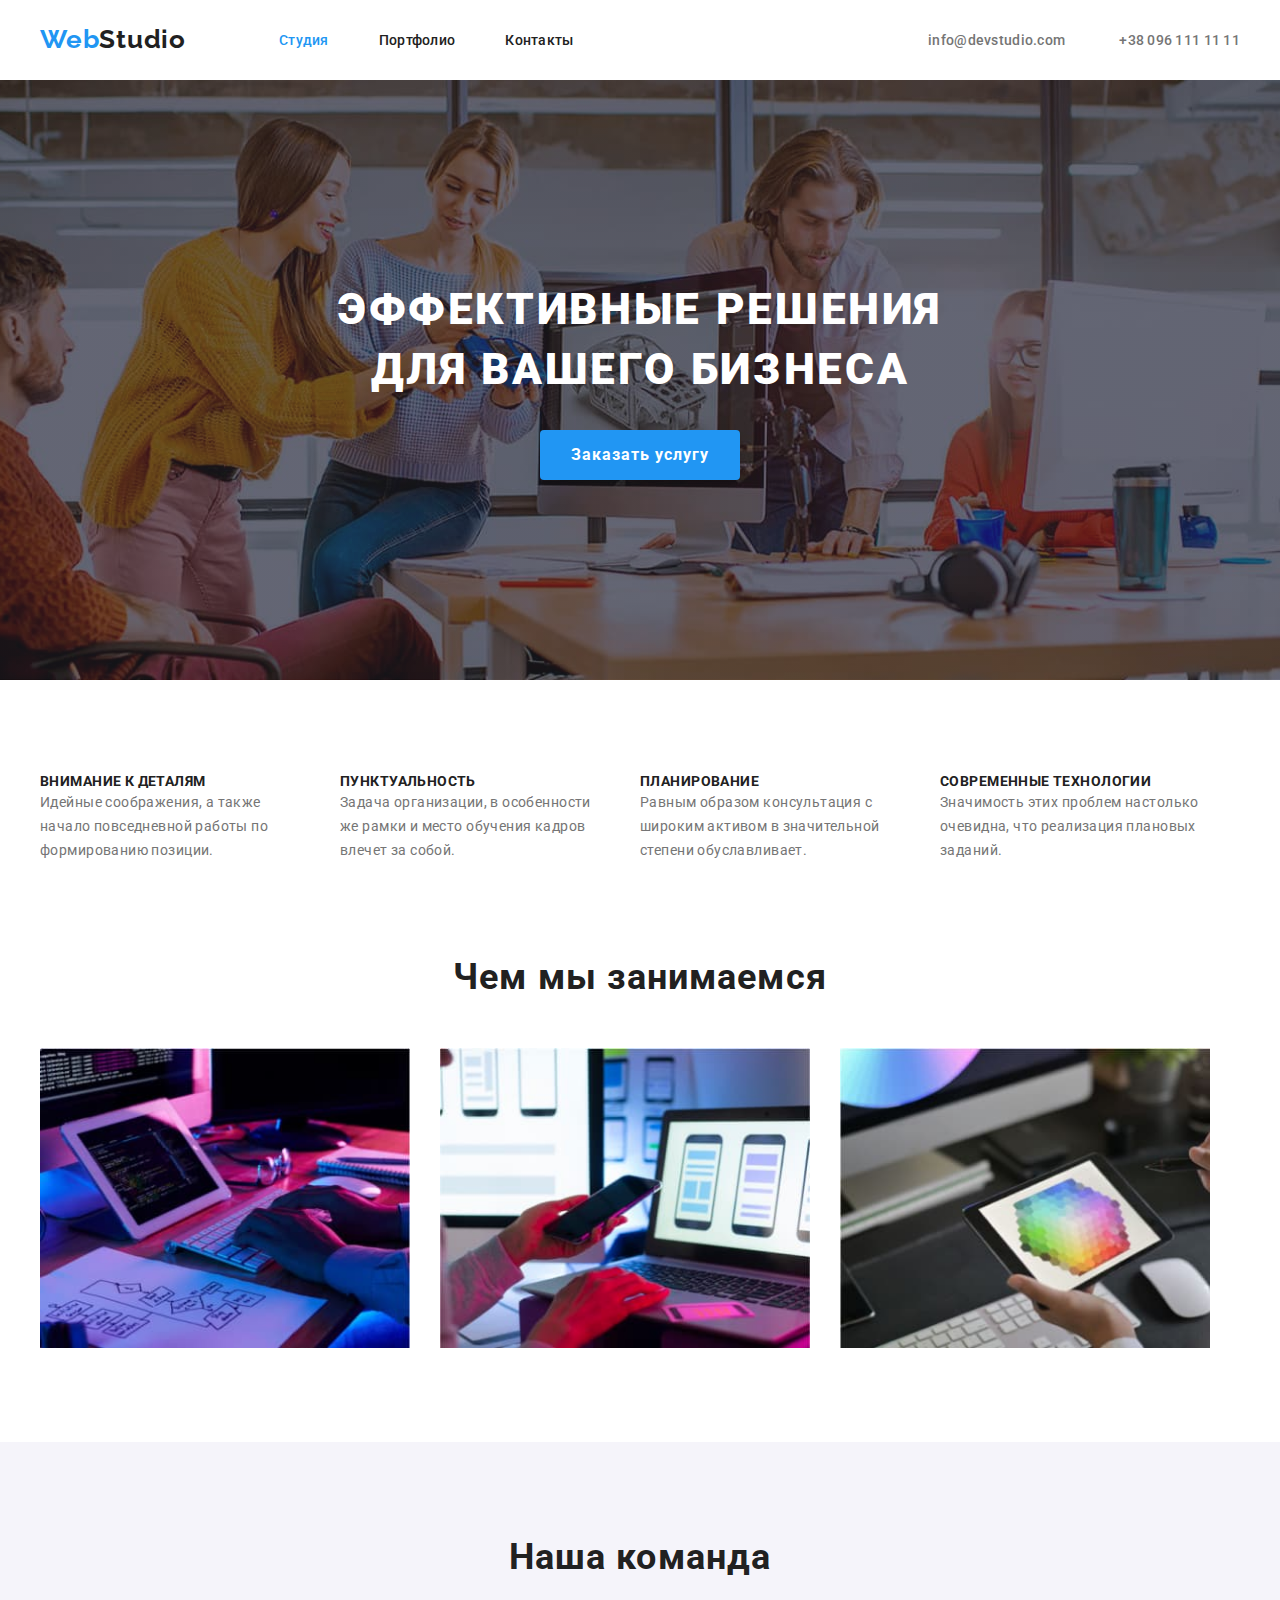
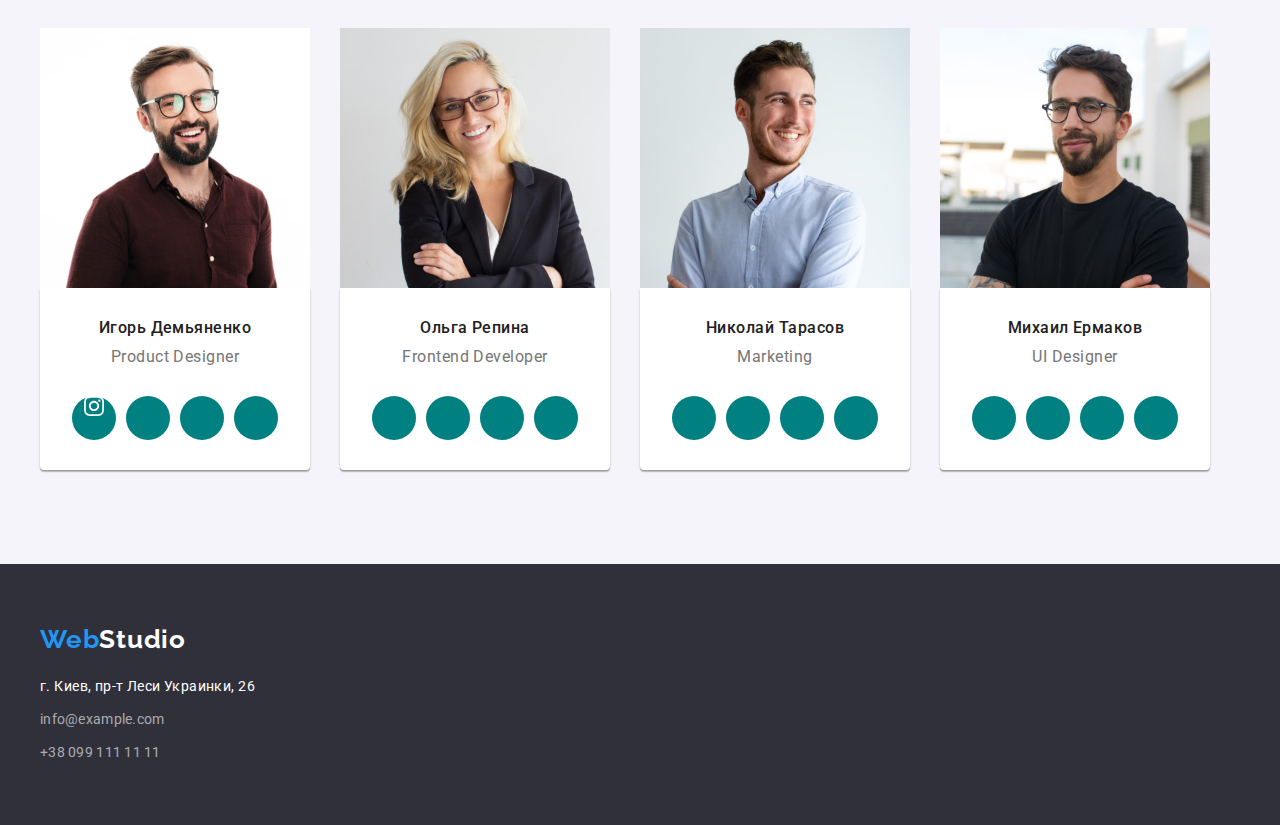
==== index.html @ 32e8cfec "Create svg pictures" ====
<!DOCTYPE html>
<html lang="ru">
<head>
    <meta charset="UTF-8">
    <meta http-equiv="X-UA-Compatible" content="IE=edge">
    <meta name="viewport" content="width=device-width, initial-scale=1.0">
    <title>WebStudio</title>
    <link rel="preconnect" href="https://fonts.googleapis.com">
    <link rel="preconnect" href="https://fonts.gstatic.com" crossorigin>
    <link href="https://fonts.googleapis.com/css2?family=Raleway:wght@700&family=Roboto:wght@400;500;700;900&display=swap"
        rel="stylesheet">
    <link rel="stylesheet" href="https://cdnjs.cloudflare.com/ajax/libs/modern-normalize/1.1.0/modern-normalize.min.css"
        integrity="sha512-wpPYUAdjBVSE4KJnH1VR1HeZfpl1ub8YT/NKx4PuQ5NmX2tKuGu6U/JRp5y+Y8XG2tV+wKQpNHVUX03MfMFn9Q=="
        crossorigin="anonymous" referrerpolicy="no-referrer" />
    <link rel="stylesheet" href="./css/reset.css">
    <link rel="stylesheet" href="./css/styles.css">
</head>
<body>
<header class="header">
    <div class="container header-container">
    <a class="header-logo link" href="./"><span class="header-logo-accent">Web</span>Studio</a>
    <nav class="header-nav">
        <ul class="header-list list">
            <li class="header-item">
                 <a class="header-link link current"  href="">Студия</a></li>
            <li class="header-item">
                 <a class="header-link link "  href="./portfolio.html">Портфолио</a></li>
            <li class="header-item">
                 <a class="header-link link"  href="">Контакты</a></li>
        </ul>
    </nav>
    <div class="header-connect">
    <a class="header-mail link" href="mailto:info@devstudio.com">info@devstudio.com</a>
    <a class="header-tel link" href="tel:+380961111111">+38 096 111 11 11</a>
    </div>
</div>
</header>
<main>
    <section class="hero">
        <div class="container hero-container">
        <h1 class="hero-tittle">Эффективные решения для вашего бизнеса</h1>
        <button type="button" class="hero-btn">Заказать услугу</button>
        </div>
    </section> 
    <section class="feature">
        <div class="container">
            <h2 class="visually-hidden">Особенности </h2>
        <ul class="feature-list list feature-container">
            <li class="feature-item">
                <h3 class="feature-tittle">Внимание к деталям</h3>
                <p class="feature-after-tittle">Идейные соображения, а также начало повседневной работы по формированию позиции.</p>
            </li>
            <li class="feature-item">
                <h3 class="feature-tittle">Пунктуальность</h3>
                <p class="feature-after-tittle">Задача организации, в особенности же рамки и место обучения кадров влечет за собой.</p>
            </li>
            <li class="feature-item">
                <h3 class="feature-tittle">Планирование</h3>
                <p class="feature-after-tittle">Равным образом консультация с широким активом в значительной степени обуславливает.</p>
            </li>
            <li class="feature-item">
                <h3 class="feature-tittle">Современные технологии</h3>
                <p class="feature-after-tittle">Значимость этих проблем настолько очевидна, что реализация плановых заданий.</p>
            </li>
        </ul>
        </div>
    </section> 
    <section class="box">
        <div class="container">
        <h2 class="box-tittle">Чем мы занимаемся</h2>
        <ul class=" box-list list">
            <li class="box-item"><img src="./images/sectionwwd1.jpg"
                alt="Мужчина печатает код"
                width="370"
                height="300">
            </li>
            <li class="box-item"><img src="./images/sectionwwd2.jpg"
                alt="Ноутбук"
                width="370"
                height="300">   
            </li>
            <li class="box-item"><img src="./images/sectionwwd3.jpg"
                alt="Цветовая схема на планшете"
                width="370"
                height="300">
            </li>
        </ul>
        </div>
    </section>  
    <section class="team">
        <div class="container team-container">
        <h2 class="team-tittle">Наша команда</h2>
        <ul class="team-list list">
            <li class="team-item"><img src="./images/aboutus1.jpg" 
                alt="Игорь Демьяненко" 
                width="270" height="260">
            <div class="team-name">
                <h3 class="team-list-tittle">Игорь Демьяненко</h3>
                <p lang="en" class="team-after-tittle">Product Designer</p>
                <ul class="team-social-list list">
                    <li class="team-social-item">
                        <a href="" class="team-social-link">
                            <svg class="team-social-icon" width="20" height="20">
                                <use href="./images/icons.svg#icon-instagram"></use>
                            </svg>
                        </a>
                    </li>
                    <li class="team-social-item">
                        <a href="" class="team-social-link"></a>
                    </li>
                    <li class="team-social-item">
                        <a href="" class="team-social-link"></a>
                    </li>
                    <li class="team-social-item">
                        <a href="" class="team-social-link"></a>
                    </li>
                </ul>
            </div>
            </li>
            <li class="team-item"><img src="./images/aboutus2.jpg" 
                alt="Ольга Репина" 
                width="270"
                height="260">
            <div class="team-name">
                <h3 class="team-list-tittle">Ольга Репина</h3>
                <p lang="en" class="team-after-tittle">Frontend Developer</p>
                <ul class="team-social-list list">
                    <li class="team-social-item">
                        <a href="" class="team-social-link"></a>
                    </li>
                    <li class="team-social-item">
                        <a href="" class="team-social-link"></a>
                    </li>
                    <li class="team-social-item">
                        <a href="" class="team-social-link"></a>
                    </li>
                    <li class="team-social-item">
                        <a href="" class="team-social-link"></a>
                    </li>
                </ul>
            </div>
        </li>
            <li class="team-item"><img src="./images/aboutus3.jpg" 
                alt="Николай Тарасов"
                width="270" 
                height="260">
            <div class="team-name">
                <h3 class="team-list-tittle">Николай Тарасов</h3>
                <p lang="en" class="team-after-tittle">Marketing</p>
                <ul class="team-social-list list">
                    <li class="team-social-item">
                        <a href="" class="team-social-link"></a>
                    </li>
                    <li class="team-social-item">
                        <a href="" class="team-social-link"></a>
                    </li>
                    <li class="team-social-item">
                        <a href="" class="team-social-link"></a>
                    </li>
                    <li class="team-social-item">
                        <a href="" class="team-social-link"></a>
                    </li>
                </ul>
            </div>
        </li>
            <li class="team-item"><img src="./images/abourus4.jpg" 
                alt="Михаил Ермаков" 
                width="270" 
                height="260">
            <div class="team-name">
                <h3 class="team-list-tittle">Михаил Ермаков</h3>
                <p lang="en" class="team-after-tittle">UI Designer</p>
                <ul class="team-social-list list">
                    <li class="team-social-item">
                        <a href="" class="team-social-link  "></a>
                    </li>
                    <li class="team-social-item">
                        <a href="" class="team-social-link "></a>
                    </li>
                    <li class="team-social-item">
                        <a href="" class="team-social-link "></a>
                    </li>
                    <li class="team-social-item">
                        <a href="" class="team-social-link "></a>
                    </li>
                </ul>
            </div>
        </li>
        </ul>
        </div>
    </section>
</main>
<footer class="footer">
    <div class="container footer-container">
    <a class="logo-footer link" href="./"><span class="footer-logo-accent">Web</span>Studio</a>
    <address class="footer-address ">
        <ul class="footer-list list">
            <li class="footer-item">
                <a class="footer-map link address-link"  href="https://goo.gl/maps/ag1AWNjm51YgeeeRA"
               target="_blank"
               rel="noopener noreferrer" >г. Киев, пр-т Леси Украинки, 26</a>
            </li>
            <li class="footer-item">
                <a class="footer-mail link address-link"  href="mailto:info@example.com">info@example.com</a>
            </li>
            <li class="footer-item">
                <a class="footer-tel link address-link"  href="tel:+380991111111">+38 099 111 11 11</a>
            </li>
        </ul>
    </address>
    </div>
</footer>
</body>
</html>
---- css/styles.css ----
:root {
  --hero-color: #ffffff;
  --accent-color: #2196f3;
  --tittle-color: #212121;
  --lite-color: #757575;
  --footer-color: rgba(255, 255, 255, 0.6);
}

body {
  font-family: 'Roboto', sans-serif;
}

.list {
  list-style: none;
}

.link {
  text-decoration: none;
}

.visually-hidden {
  position: absolute;
  white-space: nowrap;
  width: 1px;
  height: 1px;
  overflow: hidden;
  border: 0;
  padding: 0;
  clip: rect(0 0 0 0);
  clip-path: inset(50%);
  margin: -1px;
}

.container {
  width: 1200px;
  padding-left: 15px;
  padding-right: 15px;
  margin: 0 auto;
}

/*------------------------HEADER--------------*/
.header {
  padding-top: 24px;
  padding-bottom: 25px;
}
.header-container {
  display: flex;
  align-items: center;
}

.header-list {
  display: flex;
}

.header-item:not(:last-child) {
  margin-right: 50px;
}

.header-connect {
  margin-left: auto;
}

.header-logo {
  display: inline-block;
  font-family: Raleway;
  font-style: normal;
  font-weight: bold;
  font-size: 26px;
  line-height: 1.19;
  letter-spacing: 0.03em;
  color: var(--tittle-color);
  margin-right: 93px;
}

.header-logo-accent {
  font-family: Raleway;
  font-style: normal;
  font-weight: bold;
  font-size: 26px;
  line-height: 1.19;
  letter-spacing: 0.03em;
  color: var(--accent-color);
}

.header-link {
  font-style: normal;
  font-weight: 500;
  font-size: 14px;
  line-height: 1.14;
  letter-spacing: 0.02em;
  color: #212121;
}
.current {
  color: var(--accent-color);
}

.header-tel {
  font-weight: 500;
  font-size: 14px;
  line-height: 1.14;
  letter-spacing: 0.02em;
  color: var(--lite-color);
}
.header-mail {
  font-weight: 500;
  font-size: 14px;
  line-height: 1.14;
  letter-spacing: 0.02em;
  color: var(--lite-color);
  margin-right: 50px;
}

.header-link:hover,
.header-link:focus,
.header-tel:hover,
.header-tel:focus,
.header-mail:hover,
.header-mail:hover {
  color: var(--accent-color);
}

/*-----------------HERO-------------------*/

.hero {
  text-align: center;
  background-color: #2f303a;
  background-image: linear-gradient(rgba(47, 48, 58, 0.4), rgba(47, 48, 58, 0.4)),
    url(../images/hero-bg.jpg);
  background-repeat: no-repeat;
  background-position: center;
  background-size: cover;
  padding-top: 200px;
  padding-bottom: 200px;
}

.hero-container {
}

.hero-tittle {
  font-weight: 900;
  font-size: 44px;
  line-height: 1.36;
  text-align: center;
  letter-spacing: 0.06em;
  text-transform: uppercase;
  max-width: 696px;
  color: var(--hero-color);
  margin-left: auto;
  margin-right: auto;
}

.hero-btn {
  font-family: inherit;
  font-weight: bold;
  font-size: 16px;
  line-height: 1.87;
  text-align: center;
  letter-spacing: 0.06em;
  background-color: var(--accent-color);
  color: var(--hero-color);
  min-width: 200px;
  min-height: 50px;
  border: none;
  border-radius: 4px;
  box-shadow: 0px 4px 4px rgba(0, 0, 0, 0.15);
  margin-top: 30px;
}

.hero-btn:hover {
  color: #188ce8;
}

/*-----------------FEATURE-------------------*/
.feature {
  padding-top: 94px;
  padding-bottom: 94px;
}

.feature-container {
  display: flex;
  flex-wrap: wrap;
}

.feature-item:not(:last-child) {
  margin-right: 30px;
}

.feature-tittle {
  font-weight: bold;
  font-size: 14px;
  line-height: 1.14;
  letter-spacing: 0.03em;
  text-transform: uppercase;
  color: var(--tittle-color);
}

.feature-after-tittle {
  font-weight: normal;
  font-size: 14px;
  line-height: 24px;
  letter-spacing: 0.03em;
  width: 270px;
  color: var(--lite-color);
}

/*-----------------BOX-------------------*/
.box {
  padding-bottom: 94px;
}
.box-tittle {
  font-weight: bold;
  font-size: 36px;
  line-height: 1.17;
  text-align: center;
  letter-spacing: 0.03em;
  color: var(--tittle-color);
  margin-bottom: 50px;
}

.box-list {
  display: flex;
  flex-wrap: wrap;
}

.box-item:not(:last-child) {
  margin-right: 30px;
}

/*-----------------TEAM-------------------*/

.team {
  padding-top: 94px;
  padding-bottom: 94px;
  background-color: #f5f4fa;
}
.team-container {
}
.team-tittle {
  font-weight: bold;
  font-size: 36px;
  line-height: 1.17;
  text-align: center;
  letter-spacing: 0.03em;
  color: var(--tittle-color);
  margin-bottom: 50px;
}
.team-list {
  display: flex;
}

.team-item:not(:last-child) {
  margin-right: 30px;
}

.team-name {
  text-align: center;
  box-shadow: 0px 1px 3px rgba(0, 0, 0, 0.12), 0px 1px 1px rgba(0, 0, 0, 0.14),
    0px 2px 1px rgba(0, 0, 0, 0.2);
  border-radius: 0px 0px 4px 4px;
  background-color: #ffffff;
  padding-top: 30px;
  padding-bottom: 30px;
}

.team-list-tittle {
  font-weight: 500;
  font-size: 16px;
  line-height: 1.19;
  letter-spacing: 0.03em;
  color: var(--tittle-color);
  margin-bottom: 10px;
}

.team-after-tittle {
  font-weight: normal;
  font-size: 16px;
  line-height: 1.19;
  letter-spacing: 0.03em;
  color: var(--lite-color);
  margin-bottom: 30px;
}

.team-social-list {
  display: flex;
  justify-content: center;
}

.team-social-item + .team-social-item {
  margin-left: 10px;
}
.team-social-link {
  width: 44px;
  height: 44px;
  background-color: teal;
  display: flex;
  justify-content: center;
  border-radius: 50%;
}
/*-----------------FOOTER-------------------*/
.footer {
  padding-top: 60px;
  padding-bottom: 60px;
  background-color: #2f303a;
}

.footer-container {
}

.footer-address {
  font-style: normal;
}
.address-link {
  display: inline-block;
}
.logo-footer {
  font-family: Raleway;
  font-style: normal;
  font-weight: bold;
  font-size: 26px;
  line-height: 1.19;
  letter-spacing: 0.03em;
  color: #ffffff;
  display: inline-block;
  margin-bottom: 20px;
}

.footer-logo-accent {
  font-family: Raleway;
  font-style: normal;
  font-weight: bold;
  font-size: 26px;
  line-height: 1.19;
  letter-spacing: 0.03em;
  color: var(--accent-color);
}

.footer-map {
  font-weight: normal;
  font-size: 14px;
  line-height: 1.71;
  letter-spacing: 0.03em;
  color: #ffffff;
}

.footer-mail,
.footer-tel {
  font-weight: 400;
  font-size: 14px;
  line-height: 1.71;
  letter-spacing: 0.02em;
  color: var(--footer-color);
}

.footer-item:not(:last-child) {
  margin-bottom: 9px;
}

/*-----------------PORTFOLIO-------------------*/
.header-portfolio {
  border-bottom: 1px solid #ececec;
}
.portfolio {
  padding-top: 94px;
  padding-bottom: 94px;
}

.filters-list {
  display: flex;
  margin-bottom: 50px;
  justify-content: center;
}

.filters-item:not(:last-child) {
  margin-right: 8px;
}

.filters-btn {
  font-family: inherit;
  font-weight: 500;
  font-size: 16px;
  line-height: 1.62;
  text-align: center;
  letter-spacing: 0.03em;
  background-color: #f5f4fa;
  color: #212121;
  border: none;
  border-radius: 4px;
  height: 38px;
  padding-left: 22px;
  padding-right: 22px;
}

.active {
  background-color: var(--accent-color);
}

/*-----------------PROJECT-------------------*/

.project-list {
  display: flex;
  flex-wrap: wrap;
}

.project-item:not(:nth-child(3n)) {
  margin-right: 30px;
}

.project-item:not(:nth-last-child(-n + 3)) {
  margin-bottom: 30px;
}

.project-container {
  text-align: left;
  background: #ffffff;
  border: 1px solid #eeeeee;
  box-sizing: border-box;
  padding-top: 20px;
  padding-left: 24px;
  padding-bottom: 20px;
}

.project-list-tittle {
  font-weight: bold;
  font-size: 18px;
  line-height: 2;
  letter-spacing: 0.06em;
  color: var(--tittle-color);
  margin-bottom: 4px;
}

.project-after-tittle {
  font-weight: normal;
  font-size: 16px;
  line-height: 1.87;
  letter-spacing: 0.03em;
  color: var(--lite-color);
}
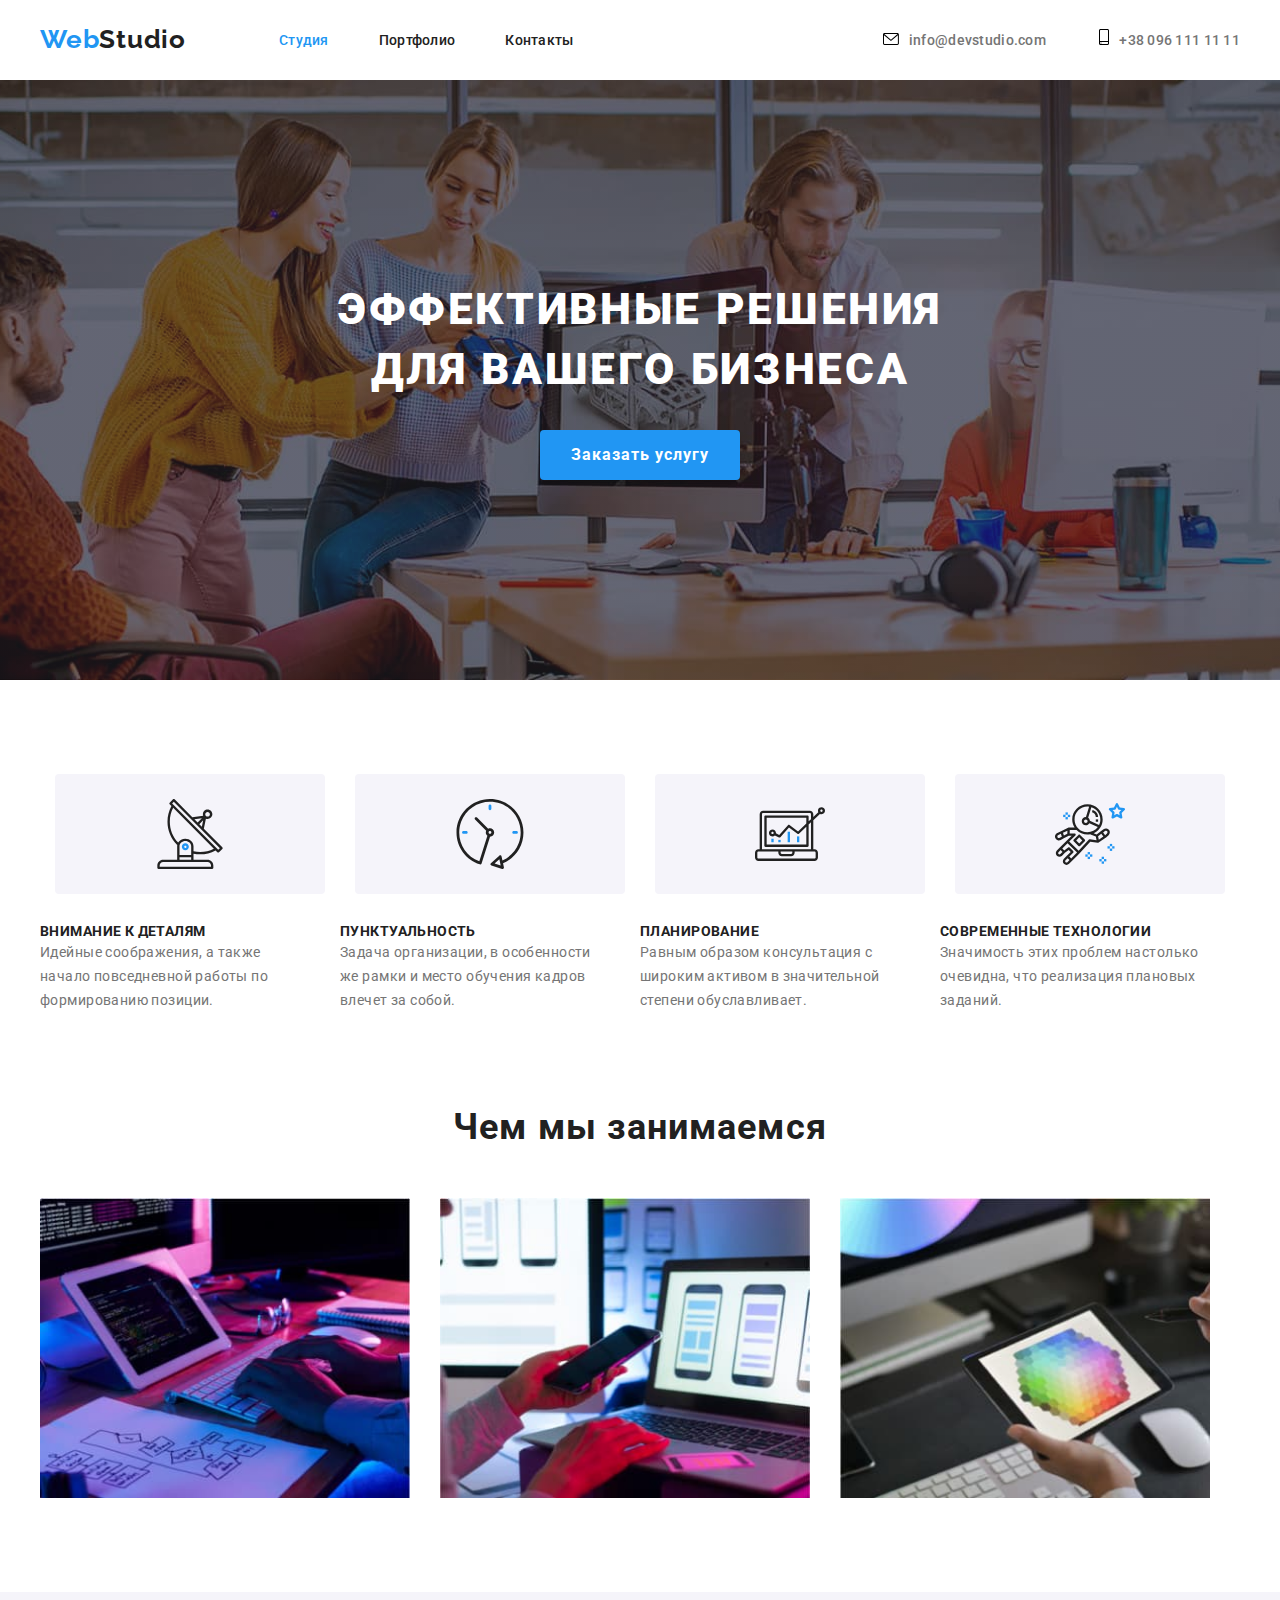
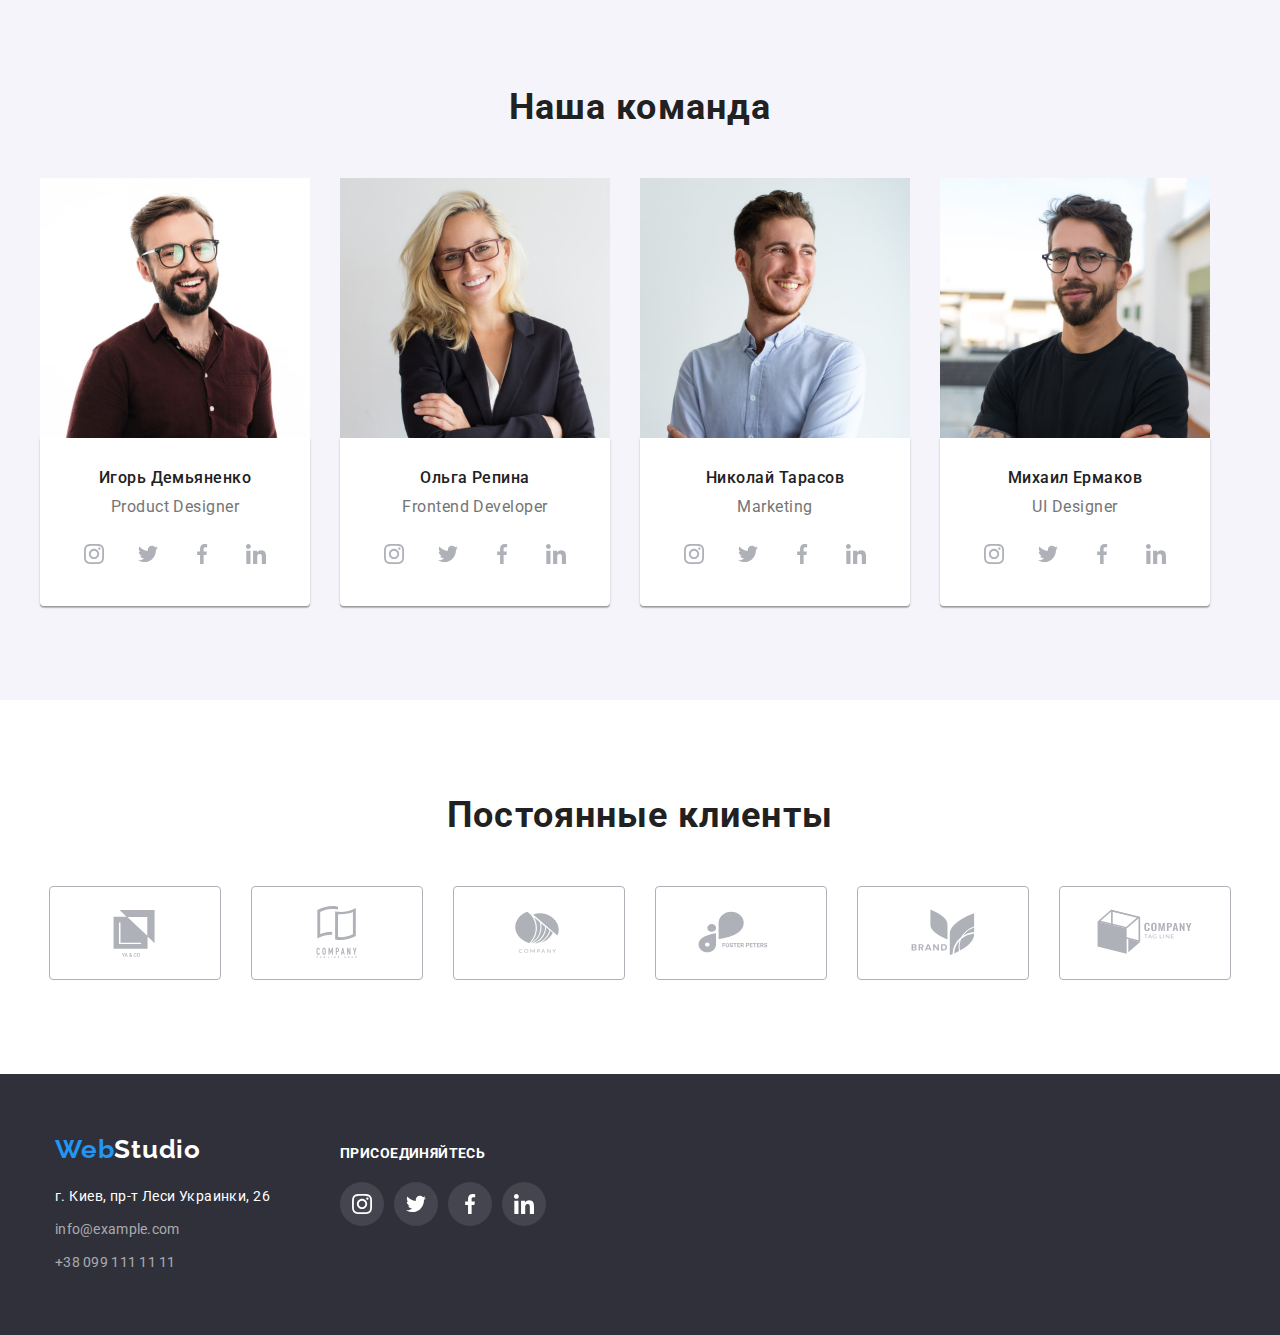
==== commit 2c869ea7: "Сreates homework" ====
--- a/index.html
+++ b/index.html
@@ -30,8 +30,16 @@
         </ul>
     </nav>
     <div class="header-connect">
-    <a class="header-mail link" href="mailto:info@devstudio.com">info@devstudio.com</a>
-    <a class="header-tel link" href="tel:+380961111111">+38 096 111 11 11</a>
+    <a class="header-mail link" href="mailto:info@devstudio.com">
+        <svg class="tel-svg" width="16" height="12">
+            <use href="./images/icons.svg#icon-envelope"></use>
+        </svg>info@devstudio.com
+    </a>
+    <a class="header-tel link" href="tel:+380961111111">
+        <svg class="tel-svg" width="10" height="16">
+            <use href="./images/icons.svg#icon-smartphone"></use>
+        </svg>+38 096 111 11 11
+    </a>
     </div>
 </div>
 </header>
@@ -45,6 +53,28 @@
     <section class="feature">
         <div class="container">
             <h2 class="visually-hidden">Особенности </h2>
+            <ul class="feature-icon-list list">
+                <li class="feature-icon-item">
+                        <svg class="feature-icon" width="70" height="70">
+                        <use href="./images/icons.svg#icon-antenna"></use>
+                        </svg>
+                </li> 
+                <li class="feature-icon-item">
+                        <svg class="feature-icon" width="70" height="70">
+                            <use href="./images/icons.svg#icon-clock-1"></use>
+                        </svg>
+                </li>
+                <li class="feature-icon-item">
+                        <svg class="feature-icon" width="70" height="70">
+                            <use href="./images/icons.svg#icon-diagram-1"></use>
+                        </svg>
+                </li>
+                <li class="feature-icon-item">
+                        <svg class="feature-icon" width="70" height="70">
+                            <use href="./images/icons.svg#icon-astronaut-1"></use>
+                        </svg>
+                </li>
+            </ul>
         <ul class="feature-list list feature-container">
             <li class="feature-item">
                 <h3 class="feature-tittle">Внимание к деталям</h3>
@@ -106,13 +136,25 @@
                         </a>
                     </li>
                     <li class="team-social-item">
-                        <a href="" class="team-social-link"></a>
-                    </li>
-                    <li class="team-social-item">
-                        <a href="" class="team-social-link"></a>
-                    </li>
-                    <li class="team-social-item">
-                        <a href="" class="team-social-link"></a>
+                        <a href="" class="team-social-link">
+                            <svg class="team-social-icon" width="20" height="20">
+                                <use href="./images/icons.svg#icon-twitter"></use>
+                            </svg>
+                        </a>
+                    </li>
+                    <li class="team-social-item">
+                        <a href="" class="team-social-link">
+                            <svg class="team-social-icon" width="20" height="20">
+                                <use href="./images/icons.svg#icon-facebook"></use>
+                            </svg>
+                        </a>
+                    </li>
+                    <li class="team-social-item">
+                        <a href="" class="team-social-link">
+                            <svg class="team-social-icon" width="20" height="20">
+                                <use href="./images/icons.svg#icon-linkedin"></use>
+                            </svg>
+                        </a>
                     </li>
                 </ul>
             </div>
@@ -126,16 +168,32 @@
                 <p lang="en" class="team-after-tittle">Frontend Developer</p>
                 <ul class="team-social-list list">
                     <li class="team-social-item">
-                        <a href="" class="team-social-link"></a>
-                    </li>
-                    <li class="team-social-item">
-                        <a href="" class="team-social-link"></a>
-                    </li>
-                    <li class="team-social-item">
-                        <a href="" class="team-social-link"></a>
-                    </li>
-                    <li class="team-social-item">
-                        <a href="" class="team-social-link"></a>
+                        <a href="" class="team-social-link">
+                            <svg class="team-social-icon" width="20" height="20">
+                                <use href="./images/icons.svg#icon-instagram"></use>
+                            </svg>
+                        </a>
+                    </li>
+                    <li class="team-social-item">
+                        <a href="" class="team-social-link">
+                            <svg class="team-social-icon" width="20" height="20">
+                                <use href="./images/icons.svg#icon-twitter"></use>
+                            </svg>
+                        </a>
+                    </li>
+                    <li class="team-social-item">
+                        <a href="" class="team-social-link">
+                            <svg class="team-social-icon" width="20" height="20">
+                                <use href="./images/icons.svg#icon-facebook"></use>
+                            </svg>
+                        </a>
+                    </li>
+                    <li class="team-social-item">
+                        <a href="" class="team-social-link">
+                            <svg class="team-social-icon" width="20" height="20">
+                                <use href="./images/icons.svg#icon-linkedin"></use>
+                            </svg>
+                        </a>
                     </li>
                 </ul>
             </div>
@@ -149,16 +207,32 @@
                 <p lang="en" class="team-after-tittle">Marketing</p>
                 <ul class="team-social-list list">
                     <li class="team-social-item">
-                        <a href="" class="team-social-link"></a>
-                    </li>
-                    <li class="team-social-item">
-                        <a href="" class="team-social-link"></a>
-                    </li>
-                    <li class="team-social-item">
-                        <a href="" class="team-social-link"></a>
-                    </li>
-                    <li class="team-social-item">
-                        <a href="" class="team-social-link"></a>
+                        <a href="" class="team-social-link">
+                            <svg class="team-social-icon" width="20" height="20">
+                                <use href="./images/icons.svg#icon-instagram"></use>
+                            </svg>
+                        </a>
+                    </li>
+                    <li class="team-social-item">
+                        <a href="" class="team-social-link">
+                            <svg class="team-social-icon" width="20" height="20">
+                                <use href="./images/icons.svg#icon-twitter"></use>
+                            </svg>
+                        </a>
+                    </li>
+                    <li class="team-social-item">
+                        <a href="" class="team-social-link">
+                            <svg class="team-social-icon" width="20" height="20">
+                                <use href="./images/icons.svg#icon-facebook"></use>
+                            </svg>
+                        </a>
+                    </li>
+                    <li class="team-social-item">
+                        <a href="" class="team-social-link">
+                            <svg class="team-social-icon" width="20" height="20">
+                                <use href="./images/icons.svg#icon-linkedin"></use>
+                            </svg>
+                        </a>
                     </li>
                 </ul>
             </div>
@@ -172,16 +246,32 @@
                 <p lang="en" class="team-after-tittle">UI Designer</p>
                 <ul class="team-social-list list">
                     <li class="team-social-item">
-                        <a href="" class="team-social-link  "></a>
-                    </li>
-                    <li class="team-social-item">
-                        <a href="" class="team-social-link "></a>
-                    </li>
-                    <li class="team-social-item">
-                        <a href="" class="team-social-link "></a>
-                    </li>
-                    <li class="team-social-item">
-                        <a href="" class="team-social-link "></a>
+                        <a href="" class="team-social-link">
+                            <svg class="team-social-icon" width="20" height="20">
+                                <use href="./images/icons.svg#icon-instagram"></use>
+                            </svg>
+                        </a>
+                    </li>
+                    <li class="team-social-item">
+                        <a href="" class="team-social-link">
+                            <svg class="team-social-icon" width="20" height="20">
+                                <use href="./images/icons.svg#icon-twitter"></use>
+                            </svg>
+                        </a>
+                    </li>
+                    <li class="team-social-item">
+                        <a href="" class="team-social-link">
+                            <svg class="team-social-icon" width="20" height="20">
+                                <use href="./images/icons.svg#icon-facebook"></use>
+                            </svg>
+                        </a>
+                    </li>
+                    <li class="team-social-item">
+                        <a href="" class="team-social-link">
+                            <svg class="team-social-icon" width="20" height="20">
+                                <use href="./images/icons.svg#icon-linkedin"></use>
+                            </svg>
+                        </a>
                     </li>
                 </ul>
             </div>
@@ -189,9 +279,47 @@
         </ul>
         </div>
     </section>
+    <section class="clients">
+        <div class="container">
+            <h2 class="clients-tittle">Постоянные клиенты</h2>
+            <ul class="clients-list list">
+                <li class="clients-item">
+                    <svg class="clients-icon  width="106" height="60"">
+                        <use href="./images/icons.svg#icon-client-1"></use>
+                    </svg>
+                </li>
+                <li class="clients-item">
+                    <svg class="clients-icon  width=" 106" height="60"">
+                                        <use href=" ./images/icons.svg#icon-client-2"></use>
+                    </svg>
+                </li>
+                <li class="clients-item">
+                    <svg class="clients-icon  width=" 106" height="60"">
+                                        <use href=" ./images/icons.svg#icon-client-3"></use>
+                    </svg>
+                </li>
+                <li class="clients-item">
+                    <svg class="clients-icon  width=" 106" height="60"">
+                                        <use href=" ./images/icons.svg#icon-client-4"></use>
+                    </svg>
+                </li>
+                <li class="clients-item">
+                    <svg class="clients-icon  width=" 106" height="60"">
+                                        <use href=" ./images/icons.svg#icon-client-5"></use>
+                    </svg>
+                </li>
+                <li class="clients-item">
+                    <svg class="clients-icon  width=" 106" height="60"">
+                                        <use href=" ./images/icons.svg#icon-client-6"></use>
+                    </svg>
+                </li>
+            </ul>
+        </div>
+    </section>
 </main>
 <footer class="footer">
-    <div class="container footer-container">
+    <div class="footer-container container">
+    <div class="adress-container">
     <a class="logo-footer link" href="./"><span class="footer-logo-accent">Web</span>Studio</a>
     <address class="footer-address ">
         <ul class="footer-list list">
@@ -209,6 +337,40 @@
         </ul>
     </address>
     </div>
+    <div class="footer-social-container">
+        <h3 class="footer-social-tittle">Присоединяйтесь</h3>
+        <ul class="footer-social-list list">
+            <li class="footer-social-item">
+                <a href="" class="footer-social-link">
+                    <svg class="footer-social-icon" width="20" height="20">
+                        <use href="./images/icons.svg#icon-instagram"></use>
+                    </svg>
+                </a>
+            </li>
+            <li class="footer-social-item">
+                <a href="" class="footer-social-link">
+                    <svg class="footer-social-icon" width="20" height="20">
+                        <use href="./images/icons.svg#icon-twitter"></use>
+                    </svg>
+                </a>
+            </li>
+            <li class="footer-social-item">
+                <a href="" class="footer-social-link">
+                    <svg class="footer-social-icon" width="20" height="20">
+                        <use href="./images/icons.svg#icon-facebook"></use>
+                    </svg>
+                </a>
+            </li>
+            <li class="footer-social-item">
+                <a href="" class="footer-social-link">
+                    <svg class="footer-social-icon" width="20" height="20">
+                        <use href="./images/icons.svg#icon-linkedin"></use>
+                    </svg>
+                </a>
+            </li>
+        </ul>
+    </div>
+    </div>
 </footer>
 </body>
 </html>--- a/css/styles.css
+++ b/css/styles.css
@@ -101,6 +101,7 @@
   letter-spacing: 0.02em;
   color: var(--lite-color);
 }
+
 .header-mail {
   font-weight: 500;
   font-size: 14px;
@@ -108,6 +109,11 @@
   letter-spacing: 0.02em;
   color: var(--lite-color);
   margin-right: 50px;
+}
+
+.tel-svg {
+  margin-right: 10px;
+  align-items: center;
 }
 
 .header-link:hover,
@@ -115,8 +121,9 @@
 .header-tel:hover,
 .header-tel:focus,
 .header-mail:hover,
-.header-mail:hover {
+.header-mail:hover .tel-svg:hover {
   color: var(--accent-color);
+  fill: var(--accent-color);
 }
 
 /*-----------------HERO-------------------*/
@@ -203,6 +210,26 @@
   color: var(--lite-color);
 }
 
+.feature-icon-list {
+  display: flex;
+  justify-content: center;
+  margin-bottom: 30px;
+}
+
+.feature-icon-item + .feature-icon-item {
+  margin-left: 30px;
+}
+
+.feature-icon-item {
+  width: 270px;
+  height: 120px;
+  background-color: #f5f4fa;
+  display: flex;
+  justify-content: center;
+  align-items: center;
+  border-radius: 4px;
+}
+
 /*-----------------BOX-------------------*/
 .box {
   padding-bottom: 94px;
@@ -277,7 +304,7 @@
   line-height: 1.19;
   letter-spacing: 0.03em;
   color: var(--lite-color);
-  margin-bottom: 30px;
+  margin-bottom: 16px;
 }
 
 .team-social-list {
@@ -288,13 +315,76 @@
 .team-social-item + .team-social-item {
   margin-left: 10px;
 }
+
 .team-social-link {
   width: 44px;
   height: 44px;
-  background-color: teal;
-  display: flex;
-  justify-content: center;
+  background-color: #ffffff;
+  display: flex;
+  justify-content: center;
+  align-items: center;
   border-radius: 50%;
+}
+.team-social-icon {
+  fill: #afb1b8;
+}
+.team-social-link:hover,
+.team-social-link:focus {
+  background-color: var(--accent-color);
+}
+
+.team-social-link:hover .team-social-icon,
+.team-social-link:focus .team-social-icon {
+  fill: #ffffff;
+}
+/*------------------CLIENTS-------------------*/
+.clients {
+  padding-top: 94px;
+  padding-bottom: 94px;
+  text-align: center;
+}
+
+.clients-tittle {
+  font-family: Roboto;
+  font-style: normal;
+  font-weight: bold;
+  font-size: 36px;
+  line-height: 1.17;
+  text-align: center;
+  letter-spacing: 0.03em;
+  color: #212121;
+  margin-bottom: 50px;
+}
+.clients-list {
+  display: flex;
+  justify-content: center;
+}
+
+.clients-item + .clients-item {
+  margin-left: 30px;
+}
+
+.clients-item {
+  width: 170px;
+  height: 92px;
+  background-color: #ffffff;
+  display: flex;
+  justify-content: center;
+  align-items: center;
+  border: 1px solid #afb1b8;
+  border-radius: 4px;
+}
+.clients-icon {
+  fill: #afb1b8;
+}
+.clients-item:hover,
+.clients-item:focus {
+  border: 1px solid var(--accent-color);
+}
+
+.clients-item:hover .clients-icon,
+.clients-item:focus .clients-icon {
+  fill: var(--accent-color);
 }
 /*-----------------FOOTER-------------------*/
 .footer {
@@ -304,6 +394,14 @@
 }
 
 .footer-container {
+  display: flex;
+  box-sizing: border-box;
+  align-items: baseline;
+}
+
+.adress-container {
+  box-sizing: border-box;
+  margin-right: 70px;
 }
 
 .footer-address {
@@ -355,6 +453,55 @@
   margin-bottom: 9px;
 }
 
+.footer-social-contriner {
+  text-align: center;
+}
+
+.footer-social-tittle {
+  font-family: Roboto;
+  font-style: normal;
+  font-weight: bold;
+  font-size: 14px;
+  line-height: 1.14;
+  letter-spacing: 0.03em;
+  text-transform: uppercase;
+  color: #ffffff;
+  margin-bottom: 20px;
+}
+
+.footer-social-list {
+  display: flex;
+  justify-content: center;
+}
+.footer-social-list + .footer-social-list {
+  margin-right: 150px;
+}
+
+.footer-social-item + .footer-social-item {
+  margin-left: 10px;
+}
+
+.footer-social-link {
+  width: 44px;
+  height: 44px;
+  background-color: rgba(255, 255, 255, 0.1);
+  display: flex;
+  justify-content: center;
+  align-items: center;
+  border-radius: 50%;
+}
+.footer-social-icon {
+  fill: #ffffff;
+}
+.footer-social-link:hover,
+.footer-social-link:focus {
+  background-color: var(--accent-color);
+}
+
+.footer-social-link:hover .footer-social-icon,
+.footer-social-link:focus .footer-social-icon {
+  fill: #ffffff;
+}
 /*-----------------PORTFOLIO-------------------*/
 .header-portfolio {
   border-bottom: 1px solid #ececec;
@@ -389,9 +536,12 @@
   padding-left: 22px;
   padding-right: 22px;
 }
-
-.active {
+.filters-btn:hover,
+.filters-btn:focus {
   background-color: var(--accent-color);
+  color: #ffffff;
+  box-shadow: 0px 3px 1px rgba(0, 0, 0, 0.1), 0px 1px 2px rgba(0, 0, 0, 0.08),
+    0px 2px 2px rgba(0, 0, 0, 0.12);
 }
 
 /*-----------------PROJECT-------------------*/
@@ -418,6 +568,11 @@
   padding-left: 24px;
   padding-bottom: 20px;
 }
+.project-item:hover,
+.project-item:focus {
+  box-shadow: 0px 1px 1px rgba(0, 0, 0, 0.12), 0px 4px 4px rgba(0, 0, 0, 0.06),
+    1px 4px 6px rgba(0, 0, 0, 0.16);
+}
 
 .project-list-tittle {
   font-weight: bold;
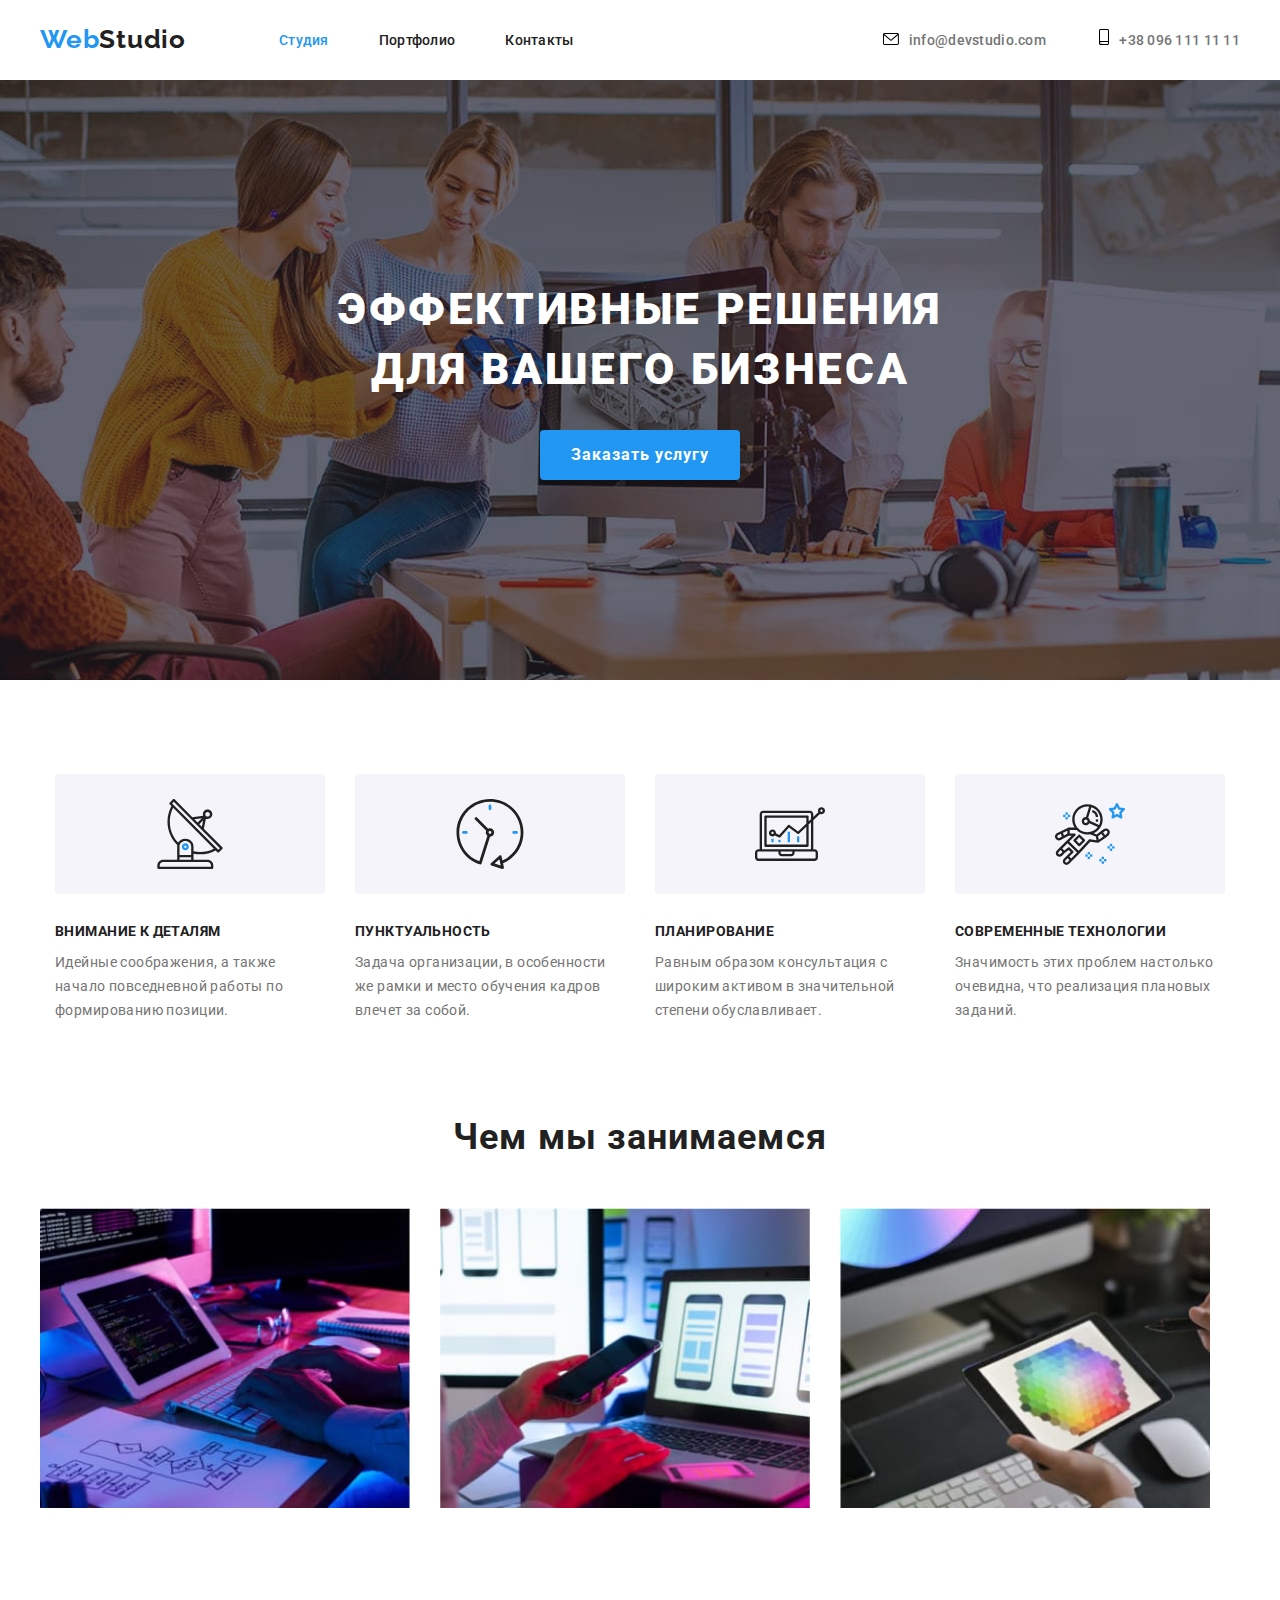
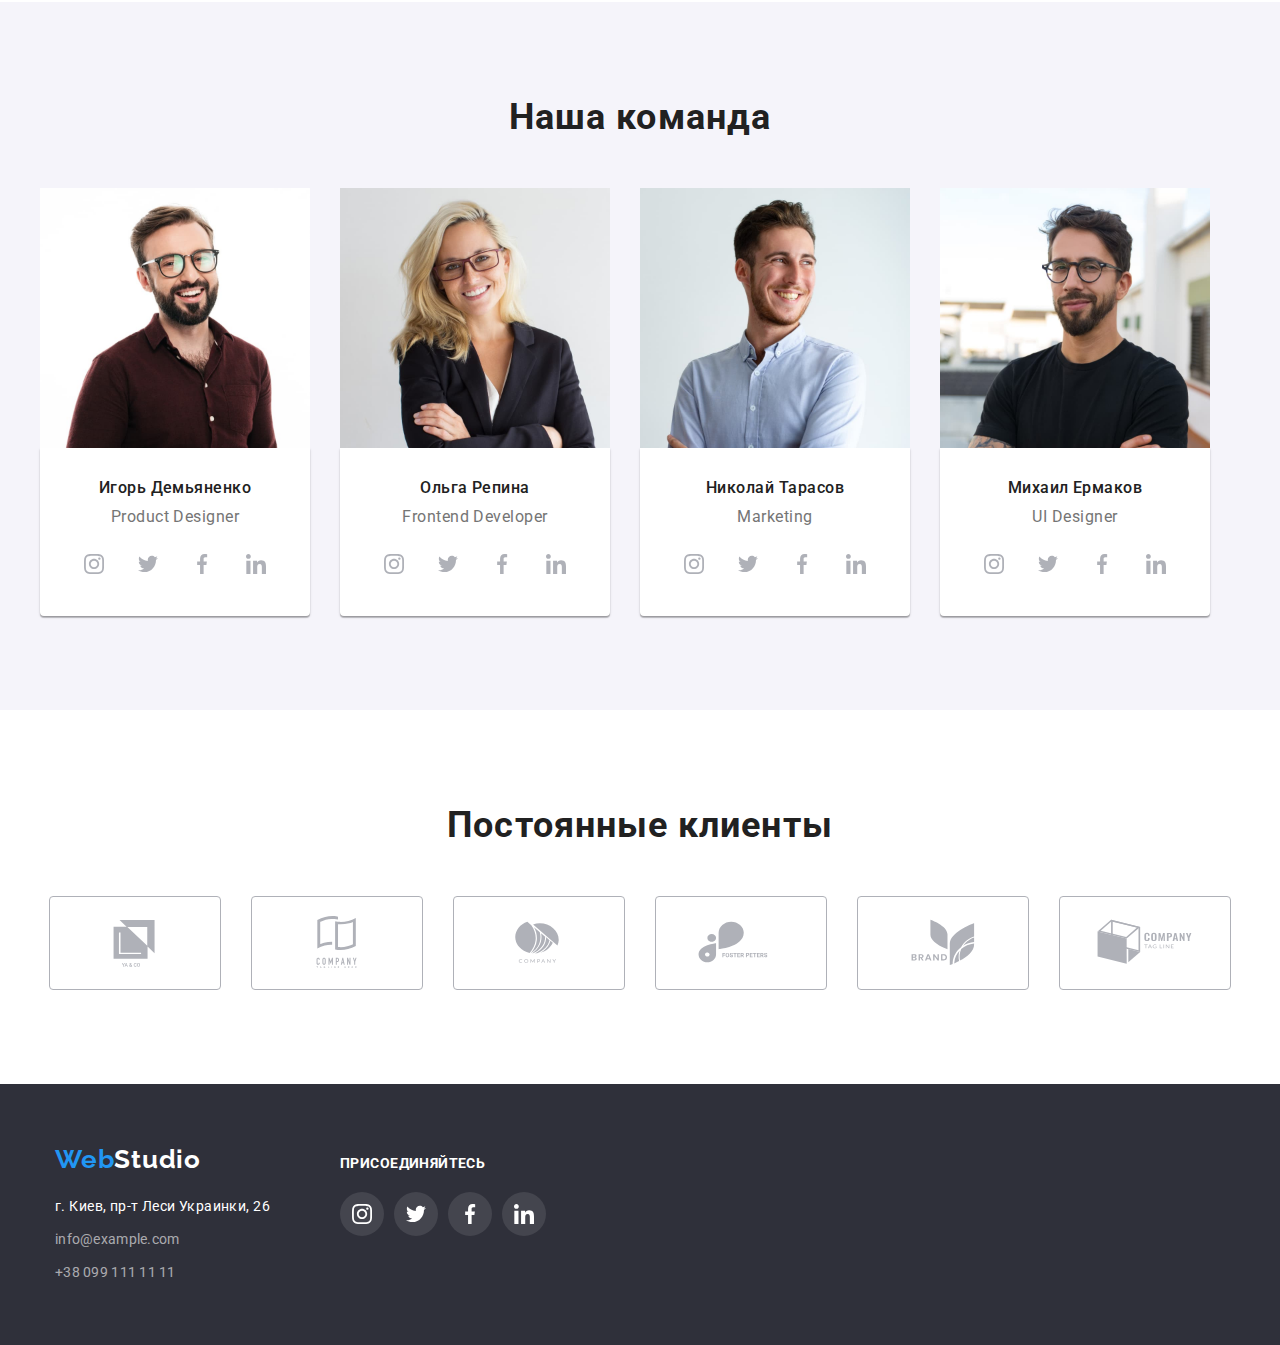
==== commit ada63db5: "fixes bugs" ====
--- a/index.html
+++ b/index.html
@@ -53,42 +53,40 @@
     <section class="feature">
         <div class="container">
             <h2 class="visually-hidden">Особенности </h2>
-            <ul class="feature-icon-list list">
-                <li class="feature-icon-item">
-                        <svg class="feature-icon" width="70" height="70">
-                        <use href="./images/icons.svg#icon-antenna"></use>
-                        </svg>
-                </li> 
-                <li class="feature-icon-item">
-                        <svg class="feature-icon" width="70" height="70">
-                            <use href="./images/icons.svg#icon-clock-1"></use>
-                        </svg>
-                </li>
-                <li class="feature-icon-item">
-                        <svg class="feature-icon" width="70" height="70">
-                            <use href="./images/icons.svg#icon-diagram-1"></use>
-                        </svg>
-                </li>
-                <li class="feature-icon-item">
-                        <svg class="feature-icon" width="70" height="70">
-                            <use href="./images/icons.svg#icon-astronaut-1"></use>
-                        </svg>
-                </li>
-            </ul>
-        <ul class="feature-list list feature-container">
+        <ul class="feature-list list ">
             <li class="feature-item">
+              <div class="feature-icon-container">
+                <svg class="feature-icon" width="70" height="70">
+                    <use href="./images/icons.svg#icon-antenna"></use>
+                </svg>
+               </div>
                 <h3 class="feature-tittle">Внимание к деталям</h3>
                 <p class="feature-after-tittle">Идейные соображения, а также начало повседневной работы по формированию позиции.</p>
             </li>
             <li class="feature-item">
+                <div class="feature-icon-container">
+                    <svg class="feature-icon" width="70" height="70">
+                        <use href="./images/icons.svg#icon-clock-1"></use>
+                    </svg>
+                </div>
                 <h3 class="feature-tittle">Пунктуальность</h3>
                 <p class="feature-after-tittle">Задача организации, в особенности же рамки и место обучения кадров влечет за собой.</p>
             </li>
             <li class="feature-item">
+                <div class="feature-icon-container">
+                    <svg class="feature-icon" width="70" height="70">
+                        <use href="./images/icons.svg#icon-diagram-1"></use>
+                    </svg>
+                </div>
                 <h3 class="feature-tittle">Планирование</h3>
                 <p class="feature-after-tittle">Равным образом консультация с широким активом в значительной степени обуславливает.</p>
             </li>
             <li class="feature-item">
+                <div class="feature-icon-container">
+                    <svg class="feature-icon" width="70" height="70">
+                        <use href="./images/icons.svg#icon-astronaut-1"></use>
+                    </svg>
+                </div>
                 <h3 class="feature-tittle">Современные технологии</h3>
                 <p class="feature-after-tittle">Значимость этих проблем настолько очевидна, что реализация плановых заданий.</p>
             </li>
@@ -284,34 +282,46 @@
             <h2 class="clients-tittle">Постоянные клиенты</h2>
             <ul class="clients-list list">
                 <li class="clients-item">
-                    <svg class="clients-icon  width="106" height="60"">
-                        <use href="./images/icons.svg#icon-client-1"></use>
-                    </svg>
-                </li>
-                <li class="clients-item">
-                    <svg class="clients-icon  width=" 106" height="60"">
-                                        <use href=" ./images/icons.svg#icon-client-2"></use>
-                    </svg>
-                </li>
-                <li class="clients-item">
-                    <svg class="clients-icon  width=" 106" height="60"">
-                                        <use href=" ./images/icons.svg#icon-client-3"></use>
-                    </svg>
-                </li>
-                <li class="clients-item">
-                    <svg class="clients-icon  width=" 106" height="60"">
-                                        <use href=" ./images/icons.svg#icon-client-4"></use>
-                    </svg>
-                </li>
-                <li class="clients-item">
-                    <svg class="clients-icon  width=" 106" height="60"">
-                                        <use href=" ./images/icons.svg#icon-client-5"></use>
-                    </svg>
-                </li>
-                <li class="clients-item">
-                    <svg class="clients-icon  width=" 106" height="60"">
-                                        <use href=" ./images/icons.svg#icon-client-6"></use>
-                    </svg>
+                    <a href="" class="clients-icon-link">
+                        <svg class="clients-icon  width="106" height="60"">
+                            <use href="./images/icons.svg#icon-client-1"></use>
+                        </svg>
+                    </a>
+                </li>
+                <li class="clients-item">
+                    <a href="" class="clients-icon-link">
+                        <svg class="clients-icon  width=" 106" height="60"">
+                            <use href=" ./images/icons.svg#icon-client-2"></use>
+                        </svg>
+                    </a>
+                </li>
+                <li class="clients-item">
+                    <a href="" class="clients-icon-link">
+                        <svg class="clients-icon  width=" 106" height="60"">
+                            <use href=" ./images/icons.svg#icon-client-3"></use>
+                        </svg>
+                    </a>
+                </li>
+                <li class="clients-item">
+                    <a href="" class="clients-icon-link">
+                        <svg class="clients-icon  width="106" height="60" ">
+                            <use href=" ./images/icons.svg#icon-client-4"></use>
+                        </svg>
+                    </a>
+                </li>
+                <li class="clients-item">
+                    <a href="" class="clients-icon-link">
+                        <svg class="clients-icon  width=" 106" height="60"">
+                            <use href=" ./images/icons.svg#icon-client-5"></use>
+                        </svg>
+                    </a>
+                </li>
+                <li class="clients-item">
+                    <a href="" class="clients-icon-link">
+                        <svg class="clients-icon  width=" 106" height="60"">
+                            <use href=" ./images/icons.svg#icon-client-6"></use>
+                        </svg>
+                    </a>
                 </li>
             </ul>
         </div>
--- a/css/styles.css
+++ b/css/styles.css
@@ -121,7 +121,8 @@
 .header-tel:hover,
 .header-tel:focus,
 .header-mail:hover,
-.header-mail:hover .tel-svg:hover {
+.header-mail:hover .tel-svg:hover,
+.header-tel:hover .tel-svg:hover {
   color: var(--accent-color);
   fill: var(--accent-color);
 }
@@ -183,44 +184,17 @@
   padding-bottom: 94px;
 }
 
-.feature-container {
+.feature-list {
   display: flex;
   flex-wrap: wrap;
+  justify-content: center;
 }
 
 .feature-item:not(:last-child) {
   margin-right: 30px;
 }
 
-.feature-tittle {
-  font-weight: bold;
-  font-size: 14px;
-  line-height: 1.14;
-  letter-spacing: 0.03em;
-  text-transform: uppercase;
-  color: var(--tittle-color);
-}
-
-.feature-after-tittle {
-  font-weight: normal;
-  font-size: 14px;
-  line-height: 24px;
-  letter-spacing: 0.03em;
-  width: 270px;
-  color: var(--lite-color);
-}
-
-.feature-icon-list {
-  display: flex;
-  justify-content: center;
-  margin-bottom: 30px;
-}
-
-.feature-icon-item + .feature-icon-item {
-  margin-left: 30px;
-}
-
-.feature-icon-item {
+.feature-icon-container {
   width: 270px;
   height: 120px;
   background-color: #f5f4fa;
@@ -228,6 +202,26 @@
   justify-content: center;
   align-items: center;
   border-radius: 4px;
+}
+
+.feature-tittle {
+  font-weight: bold;
+  font-size: 14px;
+  line-height: 1.14;
+  letter-spacing: 0.03em;
+  text-transform: uppercase;
+  color: var(--tittle-color);
+  margin-top: 30px;
+  margin-bottom: 10px;
+}
+
+.feature-after-tittle {
+  font-weight: normal;
+  font-size: 14px;
+  line-height: 24px;
+  letter-spacing: 0.03em;
+  width: 270px;
+  color: var(--lite-color);
 }
 
 /*-----------------BOX-------------------*/
@@ -364,7 +358,7 @@
   margin-left: 30px;
 }
 
-.clients-item {
+.clients-icon-link {
   width: 170px;
   height: 92px;
   background-color: #ffffff;
@@ -374,16 +368,18 @@
   border: 1px solid #afb1b8;
   border-radius: 4px;
 }
+
 .clients-icon {
   fill: #afb1b8;
 }
-.clients-item:hover,
-.clients-item:focus {
+
+.clients-icon-link:hover,
+.clients-icon-link:focus {
   border: 1px solid var(--accent-color);
 }
 
-.clients-item:hover .clients-icon,
-.clients-item:focus .clients-icon {
+.clients-icon-link:hover .clients-icon,
+.clients-icon-link:focus .clients-icon {
   fill: var(--accent-color);
 }
 /*-----------------FOOTER-------------------*/
